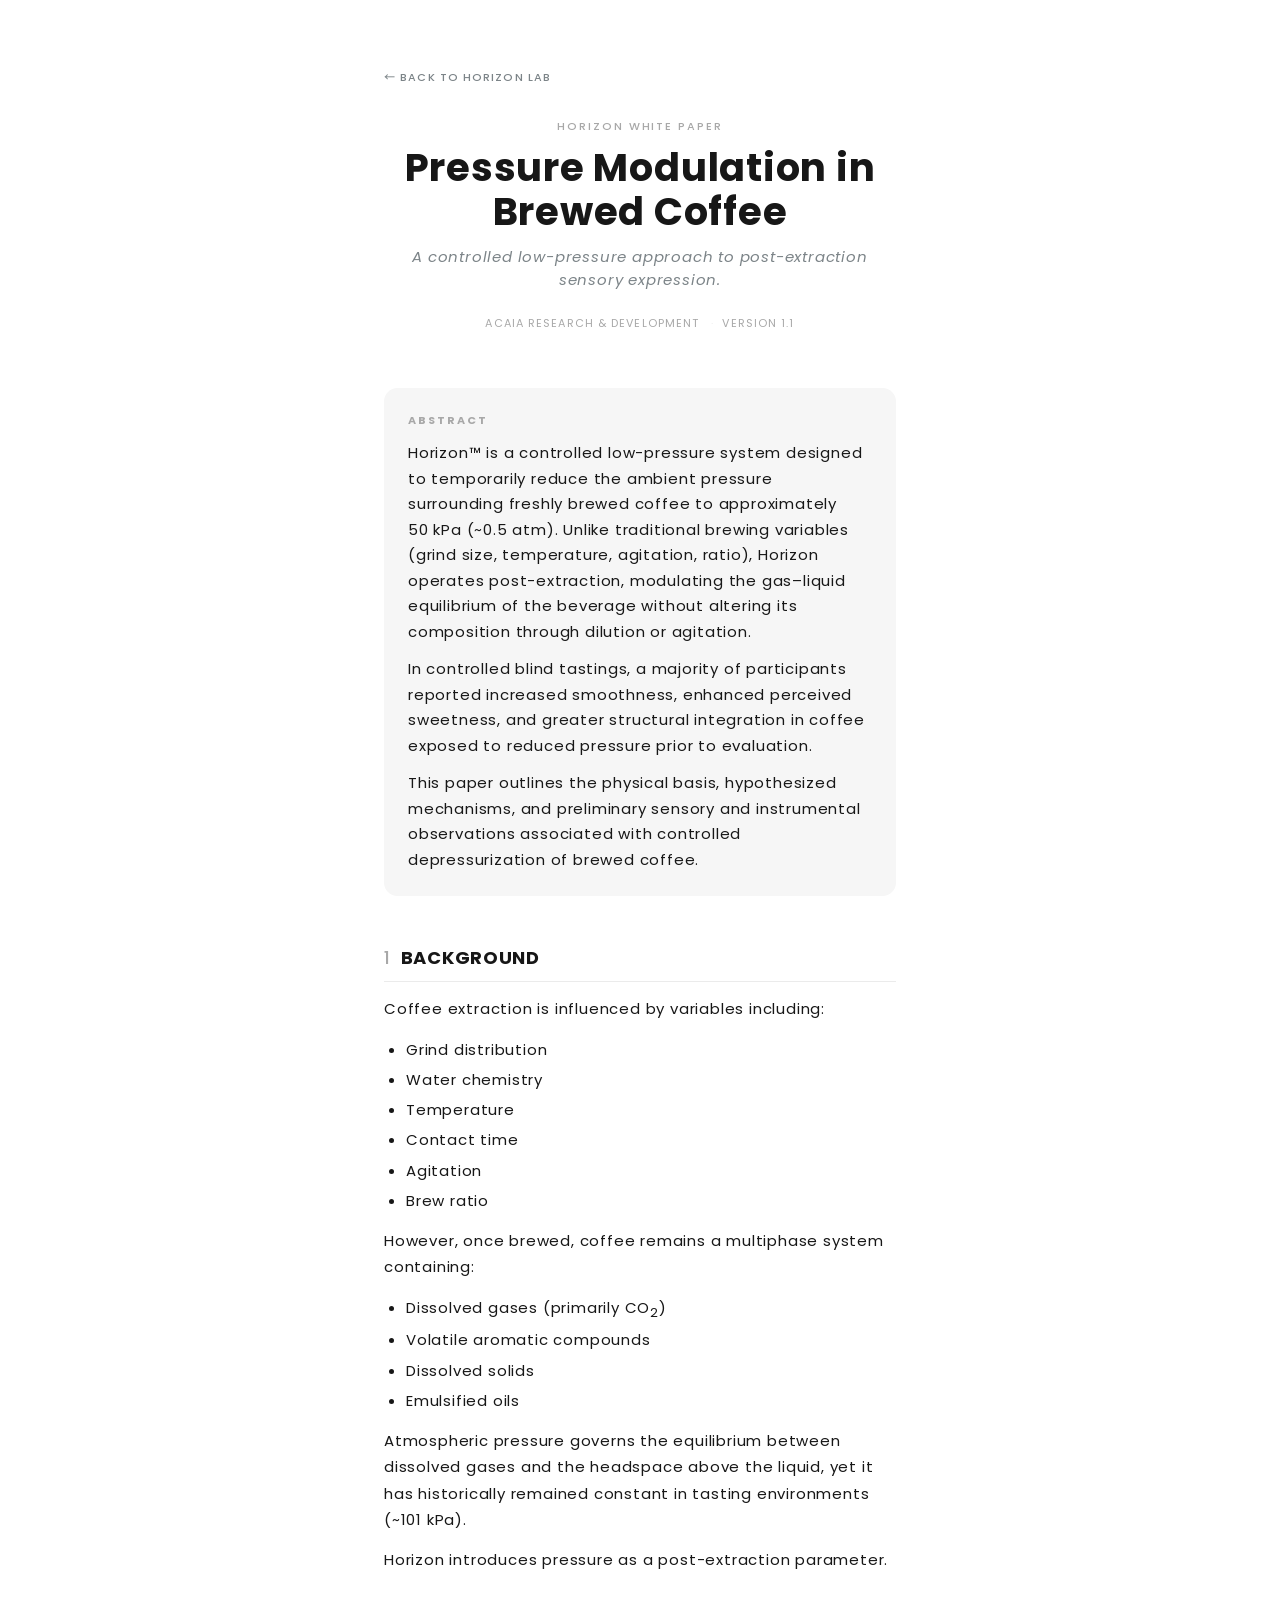
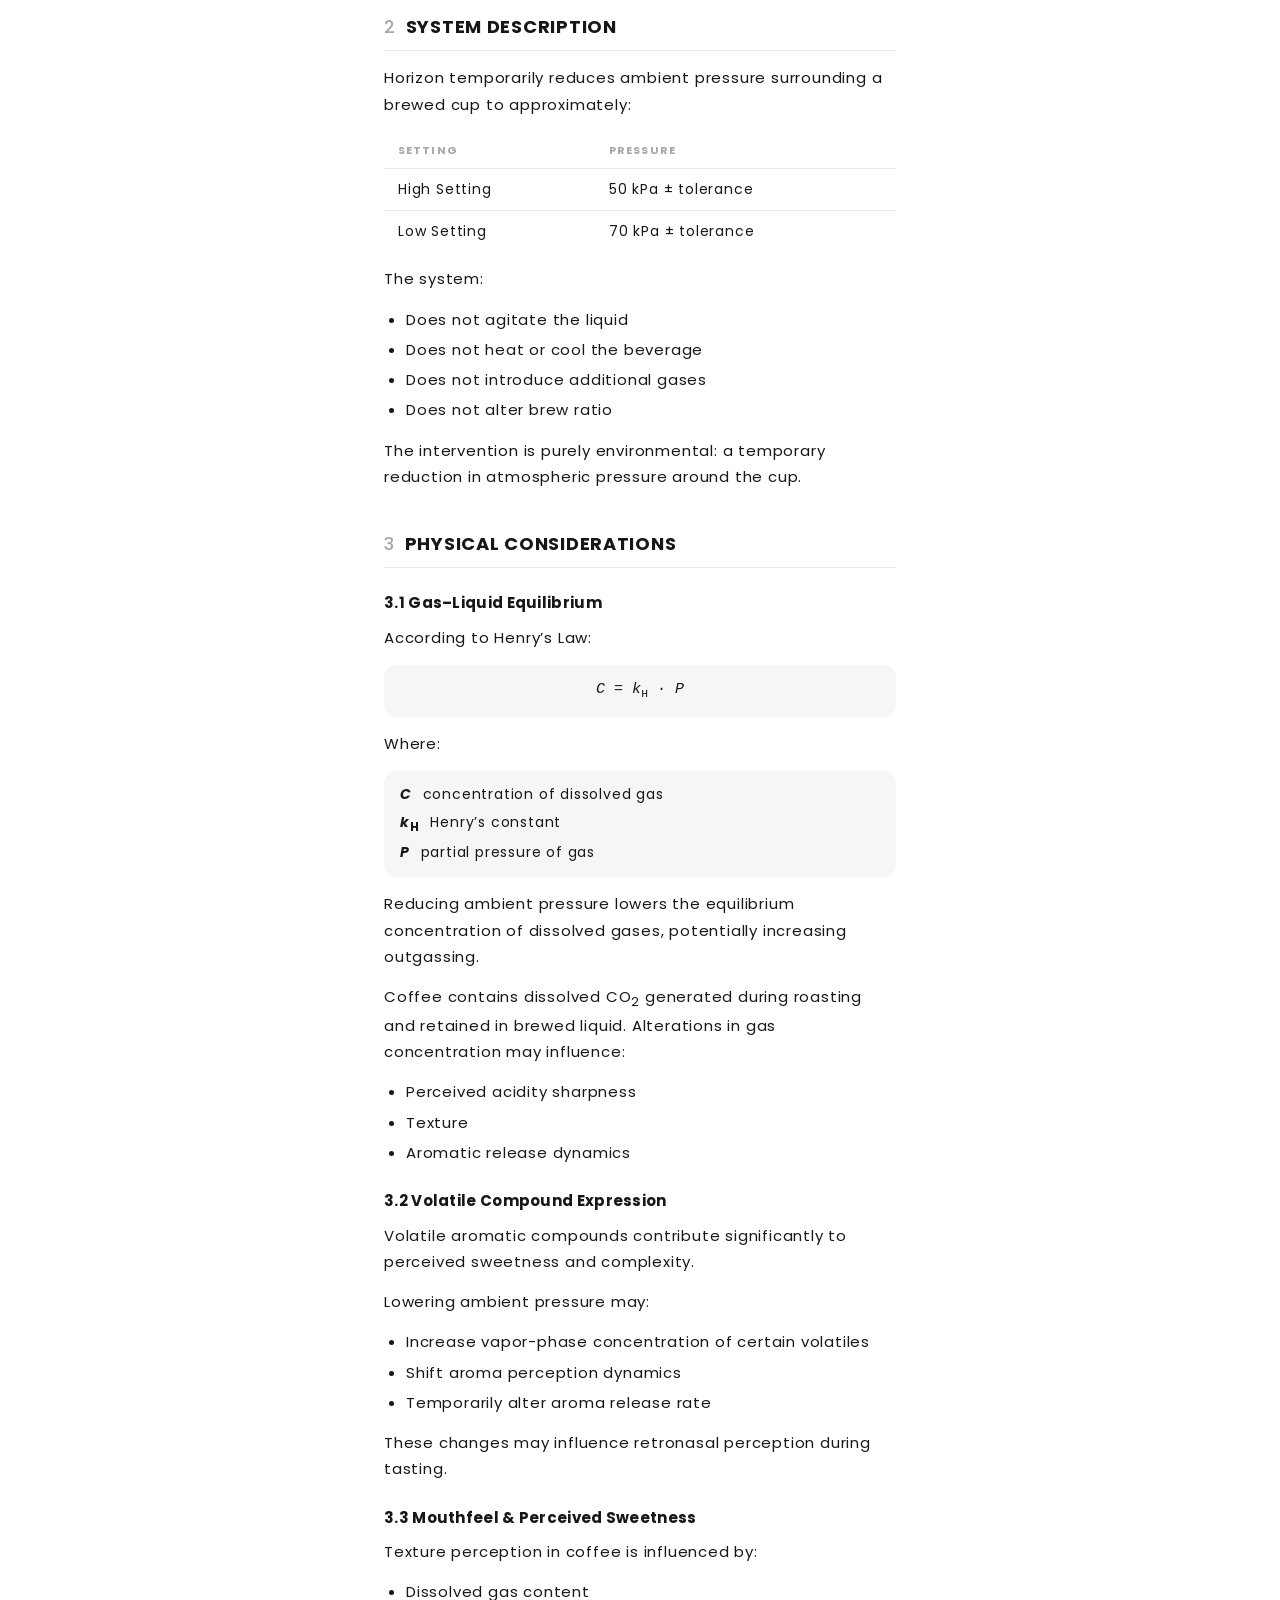
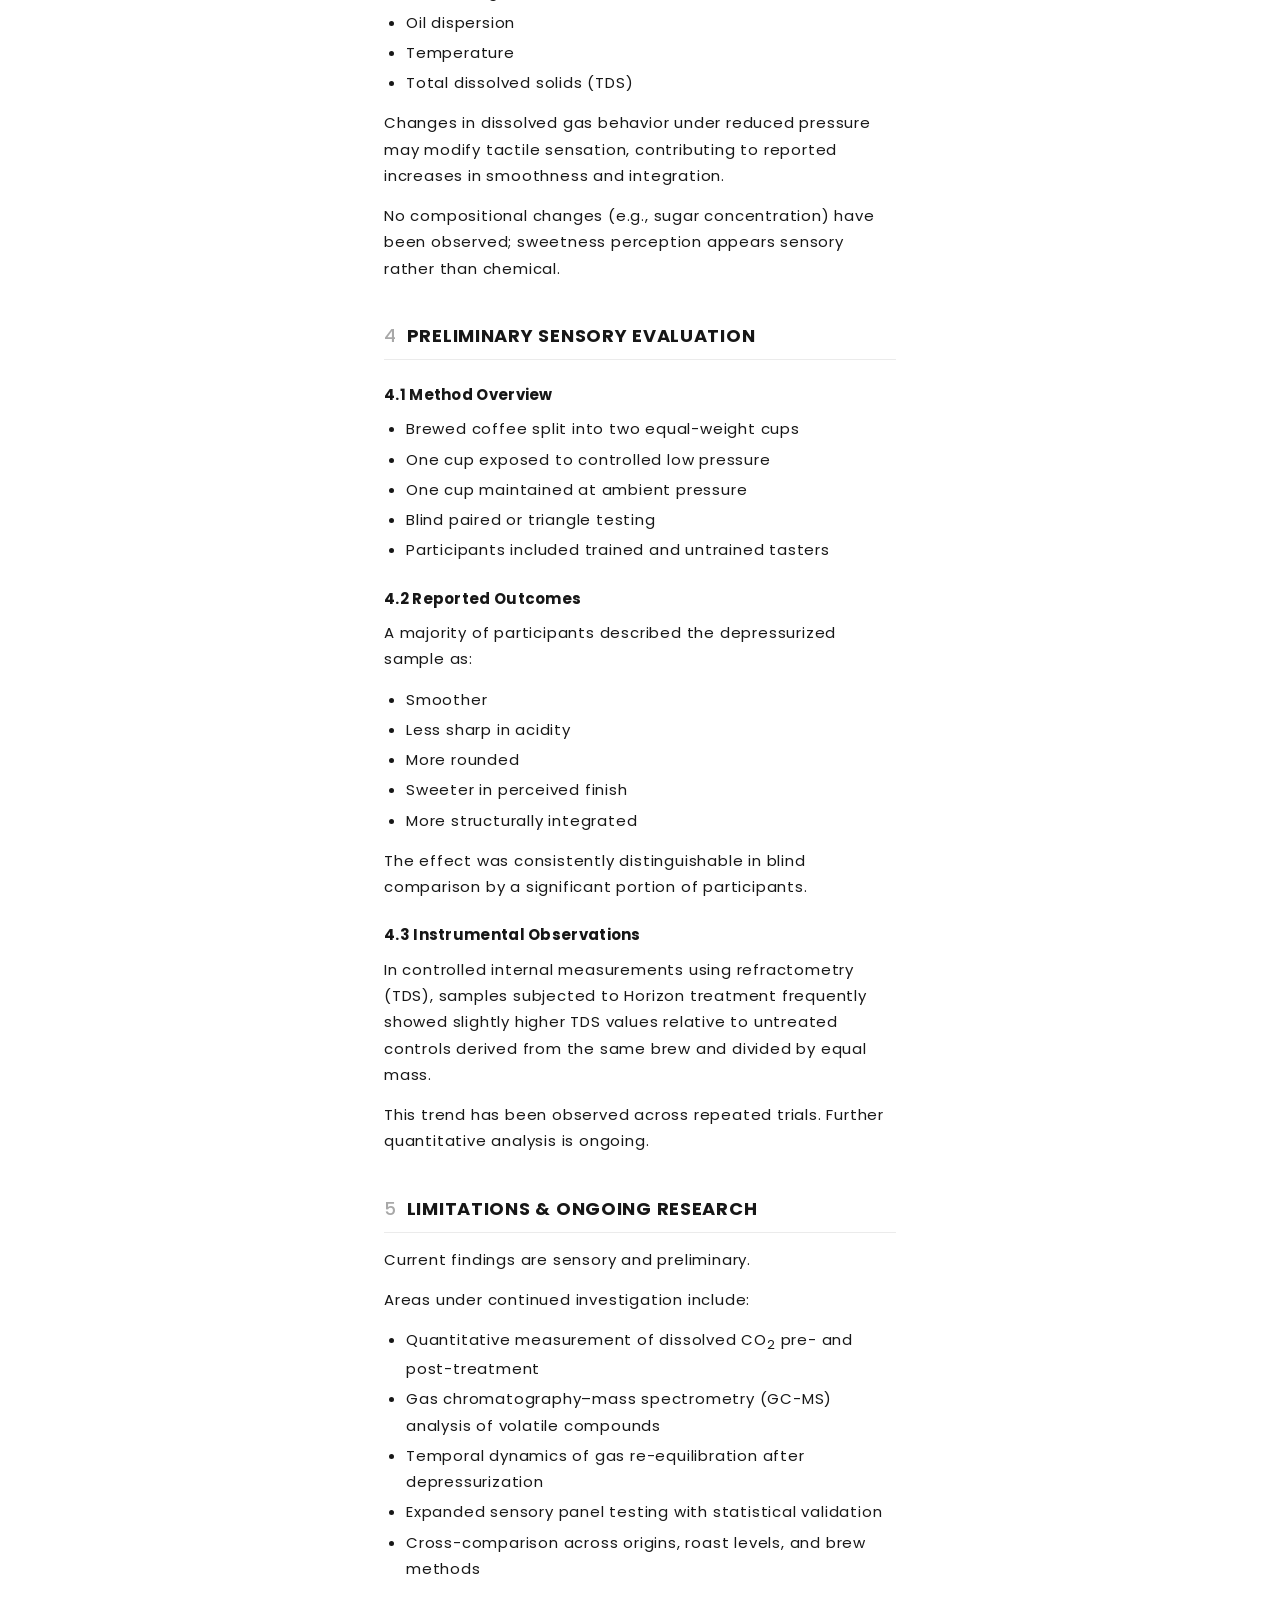
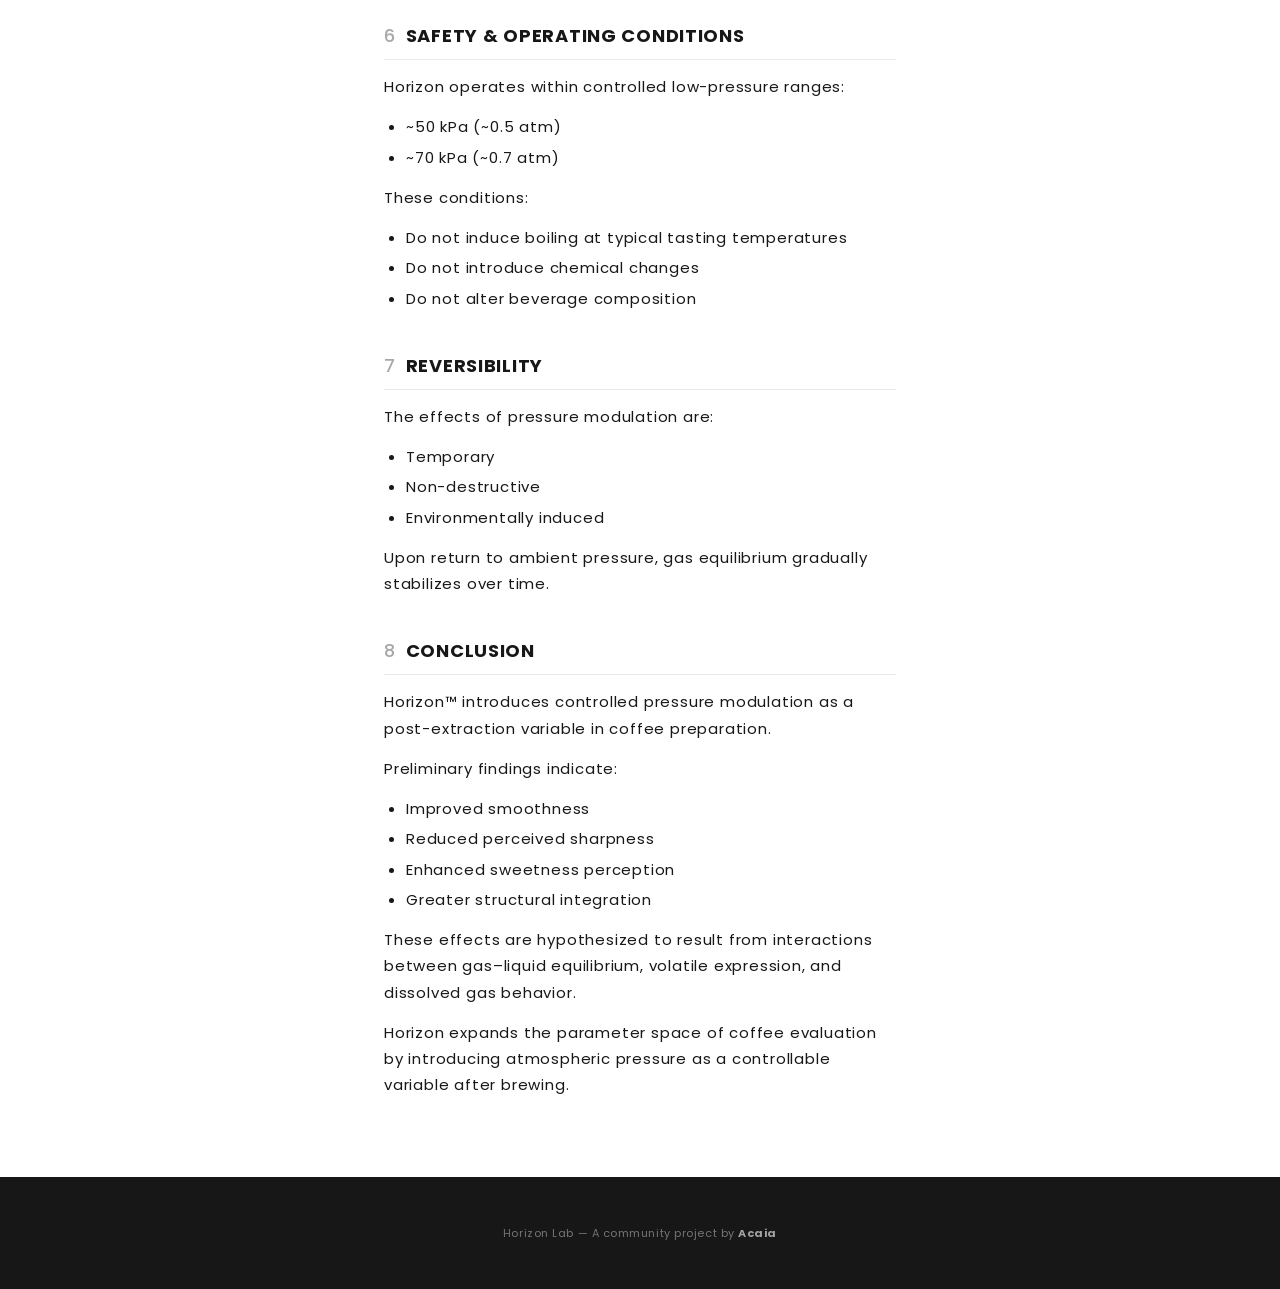
==== whitepaper.html @ 382451da "Add Horizon white paper page New standalone whitepaper.html covering the physical basis, system desc" ====
<!DOCTYPE html>
<html lang="en">
<head>
  <meta charset="UTF-8">
  <meta name="viewport" content="width=device-width, initial-scale=1.0, viewport-fit=cover">
  <title>Horizon White Paper — Horizon Lab</title>
  <meta name="theme-color" content="#ffffff">
  <meta name="description" content="Horizon White Paper: Pressure modulation in brewed coffee. A controlled low-pressure approach to post-extraction sensory expression.">
  <link rel="preconnect" href="https://fonts.googleapis.com">
  <link rel="preconnect" href="https://fonts.gstatic.com" crossorigin>
  <link href="https://fonts.googleapis.com/css2?family=Poppins:ital,wght@0,400;0,500;0,700;1,400&family=Noto+Sans+TC:wght@400;500;700&family=Noto+Sans+SC:wght@400;500;700&family=Noto+Sans+JP:wght@400;500;700&family=Noto+Sans+KR:wght@400;500;700&display=swap" rel="stylesheet">
  <link rel="stylesheet" href="style.css?v=8">
  <style>
    /* ===== White paper prose ===== */
    .wp-section { opacity: 1; transform: none; }

    .wp-back {
      display: inline-flex;
      align-items: center;
      gap: 6px;
      font-size: 0.6875rem;
      font-weight: 500;
      letter-spacing: 0.1em;
      text-transform: uppercase;
      color: var(--text-secondary);
      text-decoration: none;
      margin-bottom: 32px;
      transition: color var(--ease-fast);
    }
    .wp-back:hover { color: var(--black); }

    .wp-eyebrow {
      font-size: 0.6875rem;
      font-weight: 500;
      letter-spacing: 0.18em;
      text-transform: uppercase;
      color: var(--text-muted);
      text-align: center;
      margin-bottom: 12px;
    }

    .wp-title {
      font-size: clamp(1.6rem, 5.5vw, 2.4rem);
      font-weight: 700;
      letter-spacing: 0.02em;
      line-height: 1.15;
      color: var(--black);
      text-align: center;
      margin-bottom: 12px;
    }

    .wp-subtitle {
      font-size: 0.9375rem;
      font-weight: 400;
      font-style: italic;
      color: var(--text-secondary);
      text-align: center;
      line-height: 1.5;
      margin-bottom: 24px;
      max-width: 480px;
      margin-left: auto;
      margin-right: auto;
    }

    .wp-meta {
      font-size: 0.6875rem;
      letter-spacing: 0.1em;
      text-transform: uppercase;
      color: var(--text-muted);
      text-align: center;
      margin-bottom: 56px;
    }
    .wp-meta span + span::before { content: '·'; margin: 0 8px; color: var(--border); }

    .wp-abstract {
      background: var(--bg-card);
      border-radius: var(--radius);
      padding: 24px;
      margin-bottom: 48px;
    }
    .wp-abstract h2 {
      font-size: 0.6875rem;
      font-weight: 700;
      letter-spacing: 0.18em;
      text-transform: uppercase;
      color: var(--text-muted);
      margin-bottom: 12px;
    }
    .wp-abstract p {
      font-size: 0.9375rem;
      line-height: 1.7;
      color: var(--text);
      margin-bottom: 12px;
    }
    .wp-abstract p:last-child { margin-bottom: 0; }

    .wp-h2 {
      font-size: 1.125rem;
      font-weight: 700;
      letter-spacing: 0.04em;
      text-transform: uppercase;
      color: var(--black);
      margin-top: 40px;
      margin-bottom: 14px;
      padding-bottom: 10px;
      border-bottom: 1px solid var(--border);
    }
    .wp-h2 .wp-num {
      color: var(--text-muted);
      font-weight: 500;
      margin-right: 10px;
    }

    .wp-h3 {
      font-size: 0.9375rem;
      font-weight: 700;
      letter-spacing: 0.02em;
      color: var(--black);
      margin-top: 24px;
      margin-bottom: 10px;
    }

    .wp-p {
      font-size: 0.9375rem;
      line-height: 1.75;
      color: var(--text);
      margin-bottom: 14px;
    }

    .wp-ul, .wp-ol {
      font-size: 0.9375rem;
      line-height: 1.75;
      color: var(--text);
      margin: 0 0 14px 22px;
    }
    .wp-ul li, .wp-ol li { margin-bottom: 4px; }

    .wp-formula {
      background: var(--bg-card);
      border-radius: var(--radius-sm);
      padding: 14px 18px;
      margin: 14px 0;
      font-family: 'Courier New', Courier, monospace;
      font-size: 0.9375rem;
      text-align: center;
      letter-spacing: 0;
    }
    .wp-formula em { font-style: italic; }
    .wp-formula sub { font-size: 0.75em; }

    .wp-defs {
      list-style: none;
      margin: 0 0 14px 0;
      padding: 12px 16px;
      background: var(--bg-card);
      border-radius: var(--radius-sm);
      font-size: 0.875rem;
      line-height: 1.7;
    }
    .wp-defs li { margin-bottom: 4px; }
    .wp-defs li:last-child { margin-bottom: 0; }
    .wp-defs strong { font-weight: 700; margin-right: 6px; }

    .wp-table {
      width: 100%;
      border-collapse: collapse;
      margin: 14px 0;
      font-size: 0.875rem;
    }
    .wp-table th, .wp-table td {
      padding: 10px 14px;
      text-align: left;
      border-bottom: 1px solid var(--border);
    }
    .wp-table th {
      font-size: 0.6875rem;
      font-weight: 700;
      letter-spacing: 0.1em;
      text-transform: uppercase;
      color: var(--text-muted);
    }
    .wp-table tr:last-child td { border-bottom: none; }

    .wp-callout {
      font-size: 0.8125rem;
      color: var(--text-secondary);
      font-style: italic;
      line-height: 1.6;
      padding: 14px 16px;
      border-left: 2px solid var(--border);
      margin: 18px 0;
    }
  </style>
</head>
<body>

  <article class="section wp-section">
    <a class="wp-back" href="index.html">&larr; Back to Horizon Lab</a>

    <p class="wp-eyebrow">Horizon White Paper</p>
    <h1 class="wp-title">Pressure Modulation in Brewed Coffee</h1>
    <p class="wp-subtitle">A controlled low-pressure approach to post-extraction sensory expression.</p>
    <p class="wp-meta">
      <span>Acaia Research &amp; Development</span>
      <span>Version 1.1</span>
    </p>

    <div class="wp-abstract">
      <h2>Abstract</h2>
      <p>Horizon&trade; is a controlled low-pressure system designed to temporarily reduce the ambient pressure surrounding freshly brewed coffee to approximately 50&nbsp;kPa (~0.5&nbsp;atm). Unlike traditional brewing variables (grind size, temperature, agitation, ratio), Horizon operates post-extraction, modulating the gas&ndash;liquid equilibrium of the beverage without altering its composition through dilution or agitation.</p>
      <p>In controlled blind tastings, a majority of participants reported increased smoothness, enhanced perceived sweetness, and greater structural integration in coffee exposed to reduced pressure prior to evaluation.</p>
      <p>This paper outlines the physical basis, hypothesized mechanisms, and preliminary sensory and instrumental observations associated with controlled depressurization of brewed coffee.</p>
    </div>

    <h2 class="wp-h2"><span class="wp-num">1</span>Background</h2>
    <p class="wp-p">Coffee extraction is influenced by variables including:</p>
    <ul class="wp-ul">
      <li>Grind distribution</li>
      <li>Water chemistry</li>
      <li>Temperature</li>
      <li>Contact time</li>
      <li>Agitation</li>
      <li>Brew ratio</li>
    </ul>
    <p class="wp-p">However, once brewed, coffee remains a multiphase system containing:</p>
    <ul class="wp-ul">
      <li>Dissolved gases (primarily CO<sub>2</sub>)</li>
      <li>Volatile aromatic compounds</li>
      <li>Dissolved solids</li>
      <li>Emulsified oils</li>
    </ul>
    <p class="wp-p">Atmospheric pressure governs the equilibrium between dissolved gases and the headspace above the liquid, yet it has historically remained constant in tasting environments (~101&nbsp;kPa).</p>
    <p class="wp-p">Horizon introduces pressure as a post-extraction parameter.</p>

    <h2 class="wp-h2"><span class="wp-num">2</span>System Description</h2>
    <p class="wp-p">Horizon temporarily reduces ambient pressure surrounding a brewed cup to approximately:</p>
    <table class="wp-table">
      <thead>
        <tr><th>Setting</th><th>Pressure</th></tr>
      </thead>
      <tbody>
        <tr><td>High Setting</td><td>50&nbsp;kPa &plusmn; tolerance</td></tr>
        <tr><td>Low Setting</td><td>70&nbsp;kPa &plusmn; tolerance</td></tr>
      </tbody>
    </table>
    <p class="wp-p">The system:</p>
    <ul class="wp-ul">
      <li>Does not agitate the liquid</li>
      <li>Does not heat or cool the beverage</li>
      <li>Does not introduce additional gases</li>
      <li>Does not alter brew ratio</li>
    </ul>
    <p class="wp-p">The intervention is purely environmental: a temporary reduction in atmospheric pressure around the cup.</p>

    <h2 class="wp-h2"><span class="wp-num">3</span>Physical Considerations</h2>

    <h3 class="wp-h3">3.1 Gas&ndash;Liquid Equilibrium</h3>
    <p class="wp-p">According to Henry&rsquo;s Law:</p>
    <div class="wp-formula"><em>C</em> = <em>k</em><sub>H</sub> &middot; <em>P</em></div>
    <p class="wp-p">Where:</p>
    <ul class="wp-defs">
      <li><strong><em>C</em></strong> concentration of dissolved gas</li>
      <li><strong><em>k</em><sub>H</sub></strong> Henry&rsquo;s constant</li>
      <li><strong><em>P</em></strong> partial pressure of gas</li>
    </ul>
    <p class="wp-p">Reducing ambient pressure lowers the equilibrium concentration of dissolved gases, potentially increasing outgassing.</p>
    <p class="wp-p">Coffee contains dissolved CO<sub>2</sub> generated during roasting and retained in brewed liquid. Alterations in gas concentration may influence:</p>
    <ul class="wp-ul">
      <li>Perceived acidity sharpness</li>
      <li>Texture</li>
      <li>Aromatic release dynamics</li>
    </ul>

    <h3 class="wp-h3">3.2 Volatile Compound Expression</h3>
    <p class="wp-p">Volatile aromatic compounds contribute significantly to perceived sweetness and complexity.</p>
    <p class="wp-p">Lowering ambient pressure may:</p>
    <ul class="wp-ul">
      <li>Increase vapor-phase concentration of certain volatiles</li>
      <li>Shift aroma perception dynamics</li>
      <li>Temporarily alter aroma release rate</li>
    </ul>
    <p class="wp-p">These changes may influence retronasal perception during tasting.</p>

    <h3 class="wp-h3">3.3 Mouthfeel &amp; Perceived Sweetness</h3>
    <p class="wp-p">Texture perception in coffee is influenced by:</p>
    <ul class="wp-ul">
      <li>Dissolved gas content</li>
      <li>Oil dispersion</li>
      <li>Temperature</li>
      <li>Total dissolved solids (TDS)</li>
    </ul>
    <p class="wp-p">Changes in dissolved gas behavior under reduced pressure may modify tactile sensation, contributing to reported increases in smoothness and integration.</p>
    <p class="wp-p">No compositional changes (e.g., sugar concentration) have been observed; sweetness perception appears sensory rather than chemical.</p>

    <h2 class="wp-h2"><span class="wp-num">4</span>Preliminary Sensory Evaluation</h2>

    <h3 class="wp-h3">4.1 Method Overview</h3>
    <ul class="wp-ul">
      <li>Brewed coffee split into two equal-weight cups</li>
      <li>One cup exposed to controlled low pressure</li>
      <li>One cup maintained at ambient pressure</li>
      <li>Blind paired or triangle testing</li>
      <li>Participants included trained and untrained tasters</li>
    </ul>

    <h3 class="wp-h3">4.2 Reported Outcomes</h3>
    <p class="wp-p">A majority of participants described the depressurized sample as:</p>
    <ul class="wp-ul">
      <li>Smoother</li>
      <li>Less sharp in acidity</li>
      <li>More rounded</li>
      <li>Sweeter in perceived finish</li>
      <li>More structurally integrated</li>
    </ul>
    <p class="wp-p">The effect was consistently distinguishable in blind comparison by a significant portion of participants.</p>

    <h3 class="wp-h3">4.3 Instrumental Observations</h3>
    <p class="wp-p">In controlled internal measurements using refractometry (TDS), samples subjected to Horizon treatment frequently showed slightly higher TDS values relative to untreated controls derived from the same brew and divided by equal mass.</p>
    <p class="wp-p">This trend has been observed across repeated trials. Further quantitative analysis is ongoing.</p>

    <h2 class="wp-h2"><span class="wp-num">5</span>Limitations &amp; Ongoing Research</h2>
    <p class="wp-p">Current findings are sensory and preliminary.</p>
    <p class="wp-p">Areas under continued investigation include:</p>
    <ul class="wp-ul">
      <li>Quantitative measurement of dissolved CO<sub>2</sub> pre- and post-treatment</li>
      <li>Gas chromatography&ndash;mass spectrometry (GC-MS) analysis of volatile compounds</li>
      <li>Temporal dynamics of gas re-equilibration after depressurization</li>
      <li>Expanded sensory panel testing with statistical validation</li>
      <li>Cross-comparison across origins, roast levels, and brew methods</li>
    </ul>

    <h2 class="wp-h2"><span class="wp-num">6</span>Safety &amp; Operating Conditions</h2>
    <p class="wp-p">Horizon operates within controlled low-pressure ranges:</p>
    <ul class="wp-ul">
      <li>~50&nbsp;kPa (~0.5&nbsp;atm)</li>
      <li>~70&nbsp;kPa (~0.7&nbsp;atm)</li>
    </ul>
    <p class="wp-p">These conditions:</p>
    <ul class="wp-ul">
      <li>Do not induce boiling at typical tasting temperatures</li>
      <li>Do not introduce chemical changes</li>
      <li>Do not alter beverage composition</li>
    </ul>

    <h2 class="wp-h2"><span class="wp-num">7</span>Reversibility</h2>
    <p class="wp-p">The effects of pressure modulation are:</p>
    <ul class="wp-ul">
      <li>Temporary</li>
      <li>Non-destructive</li>
      <li>Environmentally induced</li>
    </ul>
    <p class="wp-p">Upon return to ambient pressure, gas equilibrium gradually stabilizes over time.</p>

    <h2 class="wp-h2"><span class="wp-num">8</span>Conclusion</h2>
    <p class="wp-p">Horizon&trade; introduces controlled pressure modulation as a post-extraction variable in coffee preparation.</p>
    <p class="wp-p">Preliminary findings indicate:</p>
    <ul class="wp-ul">
      <li>Improved smoothness</li>
      <li>Reduced perceived sharpness</li>
      <li>Enhanced sweetness perception</li>
      <li>Greater structural integration</li>
    </ul>
    <p class="wp-p">These effects are hypothesized to result from interactions between gas&ndash;liquid equilibrium, volatile expression, and dissolved gas behavior.</p>
    <p class="wp-p">Horizon expands the parameter space of coffee evaluation by introducing atmospheric pressure as a controllable variable after brewing.</p>
  </article>

  <footer class="footer">
    <p class="footer-brand">Horizon Lab &mdash; A community project by <strong><a href="https://acaia.co" target="_blank" rel="noopener">Acaia</a></strong></p>
  </footer>

</body>
</html>
---- style.css ----
/* ===== Horizon Lab — Acaia Design Language ===== */

:root {
  /* Acaia core palette */
  --black: #171717;
  --white: #ffffff;
  --peach: #ffddbf;
  --green: #5cad8e;
  --bg: #ffffff;
  --bg-card: #f6f6f6;
  --bg-card-hover: #ebebeb;
  --bg-footer: #171717;
  --border: #ebebeb;
  --border-focus: #171717;
  --text: #171717;
  --text-secondary: #7c8488;
  --text-muted: #a8a8a8;
  --danger: #be123c;
  --danger-bg: #fff1f2;
  --success: #4d7c0f;
  --success-bg: #f7fee7;

  /* Typography */
  --font: 'Poppins', 'Noto Sans TC', 'Noto Sans SC', 'Noto Sans JP', 'Noto Sans KR', sans-serif;

  /* Spacing & shape */
  --max-w: 560px;
  --radius: clamp(0.625rem, 1.053vw, 1.25rem);
  --radius-sm: 0.75rem;
  --radius-pill: 3.75rem;

  /* Transitions (from Acaia theme) */
  --ease: 0.5s cubic-bezier(0.3, 1, 0.3, 1);
  --ease-fast: 0.3s cubic-bezier(0.7, 0, 0.3, 1);
}

*, *::before, *::after { box-sizing: border-box; margin: 0; padding: 0; }

html {
  scroll-behavior: smooth;
  -webkit-text-size-adjust: 100%;
}

body {
  font-family: var(--font);
  font-weight: 400;
  letter-spacing: 0.05em;
  background: var(--bg);
  color: var(--text);
  line-height: 1.5;
  min-height: 100vh;
  overflow-x: hidden;
  -webkit-font-smoothing: antialiased;
}

/* ===== LANGUAGE SWITCHER ===== */
.lang-switcher {
  position: fixed;
  top: 0;
  left: 50%;
  transform: translateX(-50%);
  z-index: 999;
  display: flex;
  gap: 4px;
  padding: 8px 12px;
  background: rgba(255, 255, 255, 0.92);
  backdrop-filter: blur(10px);
  -webkit-backdrop-filter: blur(10px);
  border-radius: 0 0 12px 12px;
  max-width: 520px;
  width: 100%;
  flex-wrap: wrap;
  justify-content: center;
  border-bottom: 1px solid var(--border);
  border-left: 1px solid var(--border);
  border-right: 1px solid var(--border);
}
.lang-switcher button {
  font-family: var(--font);
  font-size: 0.625rem;
  font-weight: 500;
  letter-spacing: 0.05em;
  padding: 5px 9px;
  border: 1px solid var(--border);
  border-radius: 6px;
  background: var(--white);
  color: var(--text-secondary);
  cursor: pointer;
  transition: all var(--ease-fast);
  white-space: nowrap;
}
.lang-switcher button:hover { border-color: var(--text-muted); color: var(--black); }
.lang-switcher button.active {
  background: var(--black);
  border-color: var(--black);
  color: var(--white);
}

/* ===== HERO ===== */
.hero {
  min-height: 100vh;
  min-height: 100svh;
  display: flex;
  align-items: center;
  justify-content: center;
  text-align: center;
  padding: 84px 24px 48px;
  position: relative;
}

.hero-content { max-width: var(--max-w); }

.hero-title {
  font-family: var(--font);
  font-size: clamp(3rem, 12vw, 5.8rem);
  font-weight: 700;
  letter-spacing: 0.03em;
  text-transform: uppercase;
  line-height: 1;
  color: var(--black);
  margin-bottom: 12px;
}

.hero-tagline {
  font-size: 0.75rem;
  font-weight: 500;
  letter-spacing: 0.15em;
  text-transform: uppercase;
  color: var(--text-secondary);
  margin-bottom: 32px;
}

.hero-desc {
  font-size: 0.8125rem;
  color: var(--text-secondary);
  line-height: 1.7;
  margin-bottom: 36px;
  max-width: 440px;
  margin-left: auto;
  margin-right: auto;
}

.hero-stats {
  display: flex;
  gap: 12px;
  justify-content: center;
  flex-wrap: wrap;
  margin-bottom: 36px;
}

.stat-pill {
  display: flex;
  flex-direction: column;
  align-items: center;
  padding: 14px 24px;
  background: var(--bg-card);
  border-radius: var(--radius-pill);
  min-width: 110px;
}

.stat-num {
  font-size: 1.5rem;
  font-weight: 700;
  color: var(--black);
  letter-spacing: 0;
}

.stat-label {
  font-size: 0.625rem;
  font-weight: 500;
  letter-spacing: 0.1em;
  text-transform: uppercase;
  color: var(--text-muted);
  margin-top: 2px;
}

.hero-cta {
  font-size: clamp(0.875rem, 0.8115rem + 0.1587vw, 1rem);
  padding: clamp(1.125rem, 1.2vw, 1.375rem) clamp(1.625rem, 1.473vw, 1.875rem);
}

/* ===== BUTTONS ===== */
.btn {
  display: inline-flex;
  align-items: center;
  justify-content: center;
  gap: 8px;
  font-family: var(--font);
  font-weight: 500;
  font-size: clamp(0.875rem, 0.8115rem + 0.1587vw, 1rem);
  text-transform: uppercase;
  letter-spacing: 0.03em;
  border: 2px solid transparent;
  border-radius: var(--radius-pill);
  cursor: pointer;
  transition: all var(--ease-fast);
  text-decoration: none;
  white-space: nowrap;
}

.btn-primary {
  background: var(--black);
  color: var(--white);
  padding: clamp(0.75rem, 1vw, 1rem) clamp(1.25rem, 1.4vw, 1.625rem);
  border-color: var(--black);
}
.btn-primary:hover { background: #333; border-color: #333; }
.btn-primary:active { background: #000; }
.btn-primary:disabled {
  opacity: 0.35;
  cursor: not-allowed;
}

.btn-secondary {
  background: var(--white);
  border: 2px solid var(--black);
  color: var(--black);
  padding: clamp(0.75rem, 1vw, 1rem) clamp(1.25rem, 1.4vw, 1.625rem);
}
.btn-secondary:hover { background: #f0f0f0; }

.btn-text {
  background: none;
  border: none;
  color: var(--text-muted);
  font-family: var(--font);
  font-size: 0.6875rem;
  font-weight: 400;
  cursor: pointer;
  text-decoration: underline;
  text-underline-offset: 3px;
  padding: 0;
  text-transform: none;
  letter-spacing: 0.05em;
}
.btn-text:hover { color: var(--black); }

/* ===== SECTIONS ===== */
.section {
  max-width: var(--max-w);
  margin: 0 auto;
  padding: 64px 24px;
}

.section-title {
  font-size: clamp(1.3rem, 4vw, 1.7rem);
  font-weight: 700;
  letter-spacing: 0.03em;
  text-transform: uppercase;
  text-align: center;
  margin-bottom: 8px;
  color: var(--black);
}

.section-subtitle {
  text-align: center;
  font-size: 0.8125rem;
  color: var(--text-secondary);
  margin-bottom: 36px;
  line-height: 1.6;
}

/* ===== CHART CARDS ===== */
.chart-card {
  background: var(--bg-card);
  border-radius: var(--radius);
  padding: 24px;
  margin-bottom: 12px;
}

.chart-title {
  font-size: 0.8125rem;
  font-weight: 700;
  letter-spacing: 0.03em;
  text-transform: uppercase;
  margin-bottom: 4px;
}

.chart-desc {
  font-size: 0.75rem;
  color: var(--text-secondary);
  margin-bottom: 20px;
}

.chart-empty {
  text-align: center;
  padding: 28px 16px;
  color: var(--text-muted);
  font-size: 0.8125rem;
}

/* Horizontal bar chart rows */
.bar-row {
  display: flex;
  align-items: center;
  gap: 10px;
  margin-bottom: 8px;
}

.bar-label {
  flex: 0 0 100px;
  font-size: 0.75rem;
  font-weight: 500;
  color: var(--text-secondary);
  text-align: right;
  overflow: hidden;
  text-overflow: ellipsis;
  white-space: nowrap;
}

.bar-track {
  flex: 1;
  height: 22px;
  background: rgba(23, 23, 23, 0.05);
  border-radius: 4px;
  overflow: hidden;
}

.bar-fill {
  height: 100%;
  background: var(--black);
  border-radius: 4px;
  transition: width 0.7s cubic-bezier(0.3, 1, 0.3, 1);
  min-width: 0;
}

.bar-value {
  flex: 0 0 55px;
  font-size: 0.75rem;
  font-weight: 700;
  color: var(--black);
  text-align: left;
}

.bar-count {
  font-weight: 400;
  color: var(--text-muted);
  font-size: 0.6875rem;
}

/* ===== EXPLORER (filtered dashboard) ===== */
.explorer-filters {
  display: flex;
  flex-direction: column;
  gap: 14px;
  margin-bottom: 18px;
}

.explorer-filter {
  display: flex;
  flex-direction: column;
  gap: 8px;
}

.explorer-filter-label {
  font-size: 0.625rem;
  font-weight: 500;
  letter-spacing: 0.1em;
  text-transform: uppercase;
  color: var(--text-muted);
}

.filter-pills {
  display: flex;
  flex-wrap: wrap;
  gap: 6px;
}

.filter-pill {
  font-family: var(--font);
  font-size: 0.6875rem;
  font-weight: 500;
  letter-spacing: 0.03em;
  padding: 7px 14px;
  background: var(--white);
  border: 1px solid var(--border);
  border-radius: var(--radius-pill);
  color: var(--text-secondary);
  cursor: pointer;
  transition: all var(--ease-fast);
  white-space: nowrap;
}

.filter-pill:hover {
  border-color: var(--text-muted);
  color: var(--black);
}

.filter-pill.active {
  background: var(--black);
  border-color: var(--black);
  color: var(--white);
}

.summary-card { padding: 24px; }

.summary-headline {
  font-size: 0.75rem;
  font-weight: 500;
  letter-spacing: 0.1em;
  text-transform: uppercase;
  color: var(--text-muted);
  text-align: center;
  margin-bottom: 14px;
}

.summary-headline strong {
  font-size: 2rem;
  font-weight: 700;
  color: var(--black);
  letter-spacing: 0;
  display: block;
  line-height: 1.1;
  margin-bottom: 4px;
}

.summary-stats {
  display: flex;
  gap: 10px;
  margin-bottom: 22px;
  justify-content: center;
}

.summary-pill {
  flex: 1;
  background: var(--white);
  border-radius: var(--radius-sm);
  padding: 12px 14px;
  text-align: center;
  border: 1px solid var(--border);
}

.summary-pill-num {
  display: block;
  font-size: 1.125rem;
  font-weight: 700;
  color: var(--black);
  letter-spacing: 0;
  line-height: 1.2;
}

.summary-pill-label {
  display: block;
  font-size: 0.625rem;
  font-weight: 500;
  letter-spacing: 0.05em;
  text-transform: uppercase;
  color: var(--text-muted);
  margin-top: 4px;
}

.summary-flavors-title {
  font-size: 0.75rem;
  font-weight: 700;
  letter-spacing: 0.05em;
  text-transform: uppercase;
  color: var(--black);
  margin-bottom: 12px;
}

.summary-flavors .bar-fill { background: var(--green); }

/* Divergent flavor bars (less ← center → more) */
.divergent-row {
  display: grid;
  grid-template-columns: 80px 1fr 80px;
  align-items: center;
  gap: 8px;
  margin-bottom: 8px;
}

.divergent-label {
  font-size: 0.75rem;
  font-weight: 500;
  color: var(--text-secondary);
  text-align: right;
  overflow: hidden;
  text-overflow: ellipsis;
  white-space: nowrap;
}

.divergent-track {
  position: relative;
  display: grid;
  grid-template-columns: 1fr 1fr;
  height: 22px;
  background: rgba(23, 23, 23, 0.05);
  border-radius: 4px;
  overflow: hidden;
}

.divergent-track::before {
  content: '';
  position: absolute;
  left: 50%;
  top: 0;
  bottom: 0;
  width: 1px;
  background: rgba(23, 23, 23, 0.18);
  z-index: 1;
}

.divergent-half {
  position: relative;
  height: 100%;
}

.divergent-fill {
  position: absolute;
  top: 0;
  bottom: 0;
  background: var(--black);
  transition: width 0.7s cubic-bezier(0.3, 1, 0.3, 1);
}

.divergent-half-less .divergent-fill {
  right: 0;
  background: var(--danger);
}

.divergent-half-more .divergent-fill {
  left: 0;
  background: var(--green);
}

.divergent-stats {
  display: flex;
  gap: 6px;
  justify-content: flex-start;
  font-size: 0.6875rem;
  font-weight: 500;
}

.divergent-less-stat { color: var(--danger); }
.divergent-more-stat { color: var(--green); }
.divergent-sep { color: var(--text-muted); }

/* ===== COMMUNITY VOTE ===== */
.vote-card { padding: 28px 24px; }

.vote-question {
  font-size: 0.9375rem;
  font-weight: 700;
  letter-spacing: 0.03em;
  text-align: center;
  margin-bottom: 22px;
  color: var(--black);
}

.vote-bar { margin-bottom: 16px; }
.vote-bar:last-of-type { margin-bottom: 18px; }

.vote-bar-header {
  display: flex;
  justify-content: space-between;
  align-items: baseline;
  margin-bottom: 6px;
}

.vote-bar-label {
  font-size: 0.8125rem;
  font-weight: 500;
  color: var(--black);
  letter-spacing: 0.02em;
}

.vote-bar-pct {
  font-size: 1.125rem;
  font-weight: 700;
  color: var(--black);
  letter-spacing: 0;
}

.vote-card .bar-track {
  height: 10px;
  background: rgba(23, 23, 23, 0.06);
  border-radius: 5px;
}

.vote-card .bar-fill {
  border-radius: 5px;
  transition: width 1s cubic-bezier(0.3, 1, 0.3, 1);
}

.bar-fill-yes { background: var(--green); }
.bar-fill-no  { background: var(--text-muted); }

.vote-total {
  text-align: center;
  font-size: 0.75rem;
  font-weight: 500;
  color: var(--text-muted);
  letter-spacing: 0.05em;
  text-transform: uppercase;
  margin-top: 14px;
}

/* ===== FORM CARDS ===== */
.form-card {
  background: var(--bg-card);
  border-radius: var(--radius);
  padding: 28px 24px;
  margin-bottom: 12px;
}

.form-card-title {
  font-size: 0.9375rem;
  font-weight: 700;
  letter-spacing: 0.03em;
  text-transform: uppercase;
  margin-bottom: 6px;
}

.form-card-desc {
  font-size: 0.8125rem;
  color: var(--text-secondary);
  margin-bottom: 20px;
}

.verified-badge {
  display: flex;
  align-items: center;
  gap: 8px;
  padding: 10px 16px;
  background: var(--success-bg);
  border-radius: var(--radius-sm);
  font-size: 0.75rem;
  font-weight: 500;
  color: var(--success);
  margin-bottom: 24px;
}

.verified-icon { font-size: 1rem; font-weight: 700; }
.verified-badge .btn-text { margin-left: auto; }

/* ===== FORM FIELDS ===== */
.field { margin-bottom: 24px; }

.field-label {
  display: block;
  font-size: 0.75rem;
  font-weight: 500;
  letter-spacing: 0.05em;
  text-transform: uppercase;
  color: var(--black);
  margin-bottom: 8px;
}

.field-hint {
  font-weight: 400;
  color: var(--text-muted);
  font-size: 0.6875rem;
  text-transform: none;
}

.input {
  width: 100%;
  height: 3.25rem;
  padding: 0 14px;
  font-family: var(--font);
  font-size: 0.8125rem;
  letter-spacing: 0.05em;
  color: var(--text);
  background: var(--white);
  border: 1px solid var(--border);
  border-radius: var(--radius-sm);
  outline: none;
  transition: border-color var(--ease-fast);
  appearance: none;
  -webkit-appearance: none;
}

.input:focus { border-color: var(--black); }

.input::placeholder { color: var(--text-muted); }

select.input {
  cursor: pointer;
  background-image: url("data:image/svg+xml,%3Csvg xmlns='http://www.w3.org/2000/svg' width='12' height='8' fill='%237c8488'%3E%3Cpath d='M1 1l5 5 5-5'/%3E%3C/svg%3E");
  background-repeat: no-repeat;
  background-position: right 14px center;
  padding-right: 36px;
}

.textarea {
  resize: vertical;
  min-height: 80px;
  height: auto;
  padding: 12px 14px;
}

.char-count {
  text-align: right;
  font-size: 0.625rem;
  color: var(--text-muted);
  margin-top: 4px;
}

.input-row { display: flex; gap: 10px; }
.input-row .input { flex: 1; }

.form-hint {
  font-size: 0.75rem;
  margin-top: 8px;
  min-height: 1.2em;
}

.form-hint.error { color: var(--danger); }
.form-hint.success { color: var(--success); }

/* Roast radio cards */
.roast-options { display: flex; gap: 8px; }

.radio-card { flex: 1; cursor: pointer; }
.radio-card input { display: none; }

.radio-label {
  display: block;
  text-align: center;
  padding: 10px 8px;
  font-size: 0.75rem;
  font-weight: 500;
  letter-spacing: 0.05em;
  text-transform: uppercase;
  background: var(--white);
  border: 1px solid var(--border);
  border-radius: var(--radius-sm);
  transition: all var(--ease-fast);
}

.radio-card input:checked + .radio-label {
  background: var(--black);
  border-color: var(--black);
  color: var(--white);
}

.radio-card:hover .radio-label {
  border-color: var(--text-muted);
}

/* Rating scale */
.rating-scale { display: flex; gap: 6px; }

.rating-option { flex: 1; cursor: pointer; text-align: center; }
.rating-option input { display: none; }

.rating-dot {
  display: block;
  width: 32px;
  height: 32px;
  margin: 0 auto 6px;
  border-radius: 50%;
  background: var(--white);
  border: 2px solid var(--border);
  transition: all var(--ease-fast);
}

.rating-option input:checked ~ .rating-dot {
  background: var(--black);
  border-color: var(--black);
}

.rating-option:hover .rating-dot {
  border-color: var(--text-secondary);
}

.rating-text {
  font-size: 0.625rem;
  font-weight: 500;
  color: var(--text-muted);
  line-height: 1.2;
  letter-spacing: 0.03em;
}

.rating-option input:checked ~ .rating-text {
  color: var(--black);
  font-weight: 700;
}

/* Treatment time slider */
.time-slider-wrap { display: flex; align-items: center; gap: 14px; }

.slider {
  flex: 1;
  -webkit-appearance: none;
  appearance: none;
  height: 4px;
  background: var(--border);
  border-radius: 2px;
  outline: none;
}

.slider::-webkit-slider-thumb {
  -webkit-appearance: none;
  width: 22px;
  height: 22px;
  border-radius: 50%;
  background: var(--black);
  cursor: pointer;
  border: 3px solid var(--white);
  box-shadow: 0 0 0 1px var(--border);
}

.slider::-moz-range-thumb {
  width: 22px;
  height: 22px;
  border-radius: 50%;
  background: var(--black);
  cursor: pointer;
  border: 3px solid var(--white);
  box-shadow: 0 0 0 1px var(--border);
}

.time-display {
  font-size: 1.3rem;
  font-weight: 700;
  color: var(--black);
  min-width: 65px;
  text-align: right;
  letter-spacing: 0;
}

.time-ticks {
  display: flex;
  justify-content: space-between;
  font-size: 0.625rem;
  color: var(--text-muted);
  margin-top: 4px;
  padding: 0 2px;
}

.time-manual {
  display: flex;
  align-items: center;
  gap: 8px;
  margin-top: 16px;
  font-size: 0.75rem;
  color: var(--text-secondary);
  letter-spacing: 0.03em;
}

.time-manual-label { white-space: nowrap; }

.time-manual-input {
  width: 88px;
  height: 2.25rem;
  padding: 0 10px;
  font-size: 0.8125rem;
  text-align: right;
}

.time-manual-unit {
  color: var(--text-muted);
  font-size: 0.75rem;
}

/* Flavor chips */
.flavor-chips { display: flex; flex-wrap: wrap; gap: 8px; }

.chip { cursor: pointer; }
.chip input { display: none; }

.chip span {
  display: inline-block;
  padding: 7px 16px;
  font-size: 0.75rem;
  font-weight: 500;
  background: var(--white);
  border: 1px solid var(--border);
  border-radius: var(--radius-pill);
  transition: all var(--ease-fast);
  user-select: none;
}

.chip input:checked + span {
  background: var(--black);
  border-color: var(--black);
  color: var(--white);
}

.chip:hover span { border-color: var(--text-muted); }

/* Direction-aware chip colours */
.flavor-chips-more .chip input:checked + span {
  background: var(--green);
  border-color: var(--green);
}
.flavor-chips-less .chip input:checked + span {
  background: var(--danger);
  border-color: var(--danger);
}

.btn-submit {
  width: 100%;
  padding: clamp(1rem, 1.2vw, 1.25rem);
  margin-top: 8px;
}

/* Success state */
.submit-success { text-align: center; padding: 36px 16px; }

.success-icon {
  width: 56px;
  height: 56px;
  line-height: 56px;
  border-radius: 50%;
  background: var(--success-bg);
  color: var(--success);
  font-size: 1.5rem;
  font-weight: 700;
  margin: 0 auto 16px;
}

.submit-success h3 {
  font-size: 1.0625rem;
  font-weight: 700;
  letter-spacing: 0.03em;
  text-transform: uppercase;
  margin-bottom: 8px;
}

.submit-success p {
  color: var(--text-secondary);
  font-size: 0.8125rem;
  margin-bottom: 28px;
}

/* ===== COMMUNITY FEED ===== */
.feed-list { display: flex; flex-direction: column; gap: 10px; }

.feed-card {
  background: var(--bg-card);
  border-radius: var(--radius);
  padding: 20px;
}

.feed-header {
  display: flex;
  align-items: center;
  justify-content: space-between;
  margin-bottom: 10px;
}

.feed-origin {
  font-weight: 700;
  font-size: 0.8125rem;
  letter-spacing: 0.03em;
  text-transform: uppercase;
}

.feed-rating {
  font-weight: 700;
  font-size: 0.8125rem;
  color: var(--green);
}

.feed-meta { display: flex; flex-wrap: wrap; gap: 6px; margin-bottom: 10px; }

.feed-tag {
  font-size: 0.6875rem;
  font-weight: 500;
  padding: 3px 10px;
  background: rgba(23, 23, 23, 0.05);
  border-radius: var(--radius-pill);
  color: var(--text-secondary);
}

.feed-tag-more { color: var(--green); }
.feed-tag-less { color: var(--danger); }

.feed-note {
  font-size: 0.8125rem;
  color: var(--text-secondary);
  line-height: 1.6;
  font-style: italic;
}

.feed-time {
  font-size: 0.625rem;
  color: var(--text-muted);
  margin-top: 8px;
  letter-spacing: 0.05em;
}

/* ===== COMMENTS ===== */
.comments-list { display: flex; flex-direction: column; gap: 10px; }

.comment-card {
  background: var(--bg-card);
  border-radius: var(--radius);
  padding: 22px 22px 18px;
  border-left: 3px solid var(--green);
}

.comment-text {
  font-size: 0.875rem;
  color: var(--text);
  line-height: 1.65;
  margin-bottom: 14px;
  letter-spacing: 0.02em;
  white-space: pre-wrap;
}

.comment-meta {
  display: flex;
  align-items: center;
  justify-content: space-between;
  gap: 10px;
  flex-wrap: wrap;
}

.comment-byline {
  font-size: 0.75rem;
  font-weight: 700;
  letter-spacing: 0.05em;
  text-transform: uppercase;
  color: var(--black);
}

.comment-date {
  font-size: 0.625rem;
  color: var(--text-muted);
  letter-spacing: 0.05em;
}

/* ===== EXPLORE GAPS ===== */
.gap-grid {
  display: grid;
  grid-template-columns: repeat(auto-fill, minmax(140px, 1fr));
  gap: 8px;
}

.gap-card {
  background: var(--bg-card);
  border-radius: var(--radius);
  padding: 16px;
  text-align: center;
  cursor: pointer;
  transition: all var(--ease-fast);
}

.gap-card:hover { background: var(--bg-card-hover); }

.gap-origin {
  font-weight: 700;
  font-size: 0.75rem;
  letter-spacing: 0.03em;
  text-transform: uppercase;
  margin-bottom: 2px;
}

.gap-method {
  font-size: 0.6875rem;
  color: var(--text-secondary);
  margin-bottom: 8px;
}

.gap-count {
  font-size: 0.625rem;
  font-weight: 500;
  color: var(--text-muted);
  text-transform: uppercase;
  letter-spacing: 0.05em;
}

/* ===== FOOTER ===== */
.footer {
  text-align: center;
  padding: 48px 24px;
  background: var(--bg-footer);
  color: var(--white);
}

.footer-social { margin-bottom: 14px; }
.footer-social a { color: rgba(255,255,255,0.5); transition: color var(--ease-fast); }
.footer-social a:hover { color: var(--white); }

.footer-brand {
  font-size: 0.6875rem;
  color: rgba(255,255,255,0.4);
  letter-spacing: 0.05em;
}

.footer-brand a {
  color: rgba(255,255,255,0.6);
  text-decoration: none;
}
.footer-brand a:hover { color: var(--white); }

.footer-links {
  margin-top: 12px;
  font-size: 0.6875rem;
  letter-spacing: 0.1em;
  text-transform: uppercase;
}
.footer-links a {
  color: rgba(255,255,255,0.5);
  text-decoration: none;
  transition: color var(--ease-fast);
}
.footer-links a:hover { color: var(--white); }

/* ===== SCROLL FADE ===== */
.section {
  opacity: 0;
  transform: translateY(16px);
  transition: opacity 0.7s cubic-bezier(0.7, 0, 0.3, 1), transform 0.7s cubic-bezier(0.7, 0, 0.3, 1);
}

.section.fade-in { opacity: 1; transform: translateY(0); }

.hero { opacity: 1; transform: none; }

/* ===== RESPONSIVE ===== */
@media (max-width: 420px) {
  .rating-scale { gap: 2px; }
  .rating-dot { width: 26px; height: 26px; }
  .rating-text { font-size: 0.56rem; }
  .bar-label { flex: 0 0 70px; font-size: 0.6875rem; }
  .roast-options { gap: 6px; }
  .stat-pill { min-width: 90px; padding: 10px 16px; }
  .stat-num { font-size: 1.2rem; }
  .hero-title { font-size: clamp(2.5rem, 14vw, 4rem); }
}
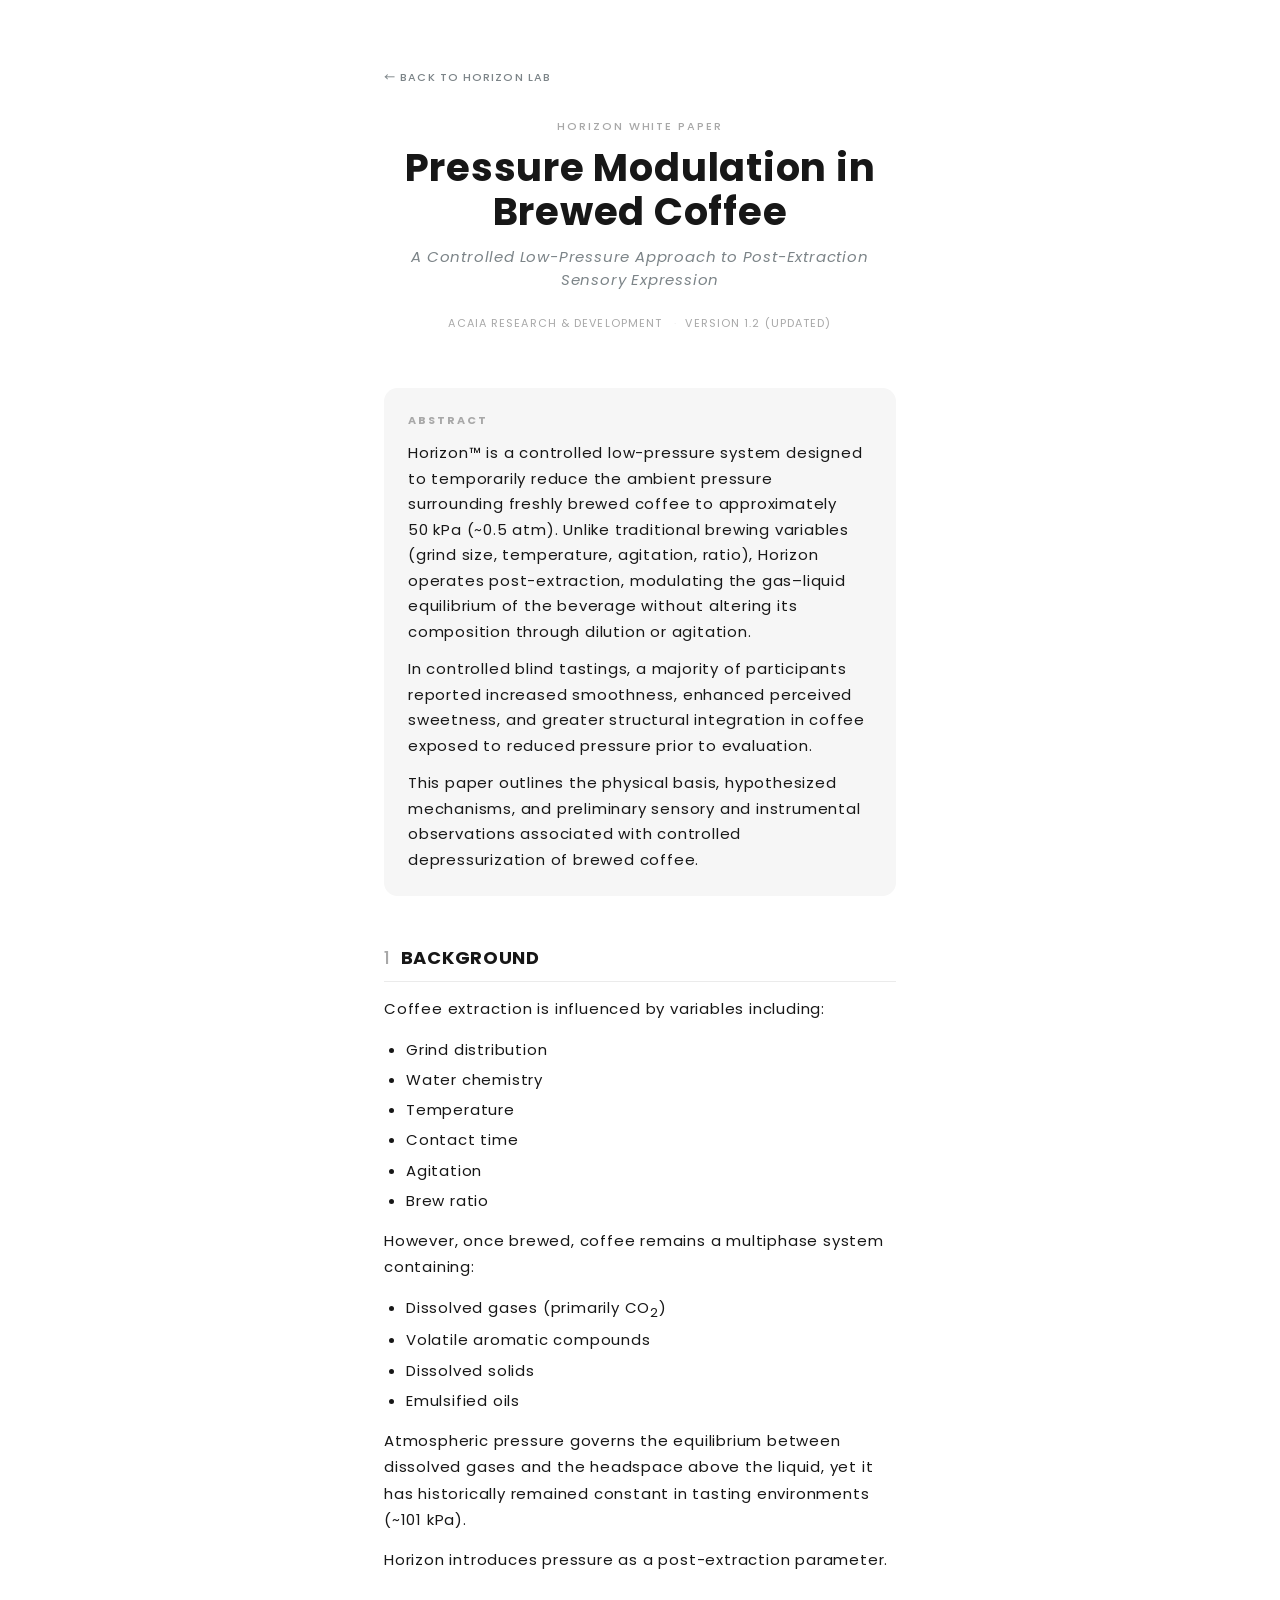
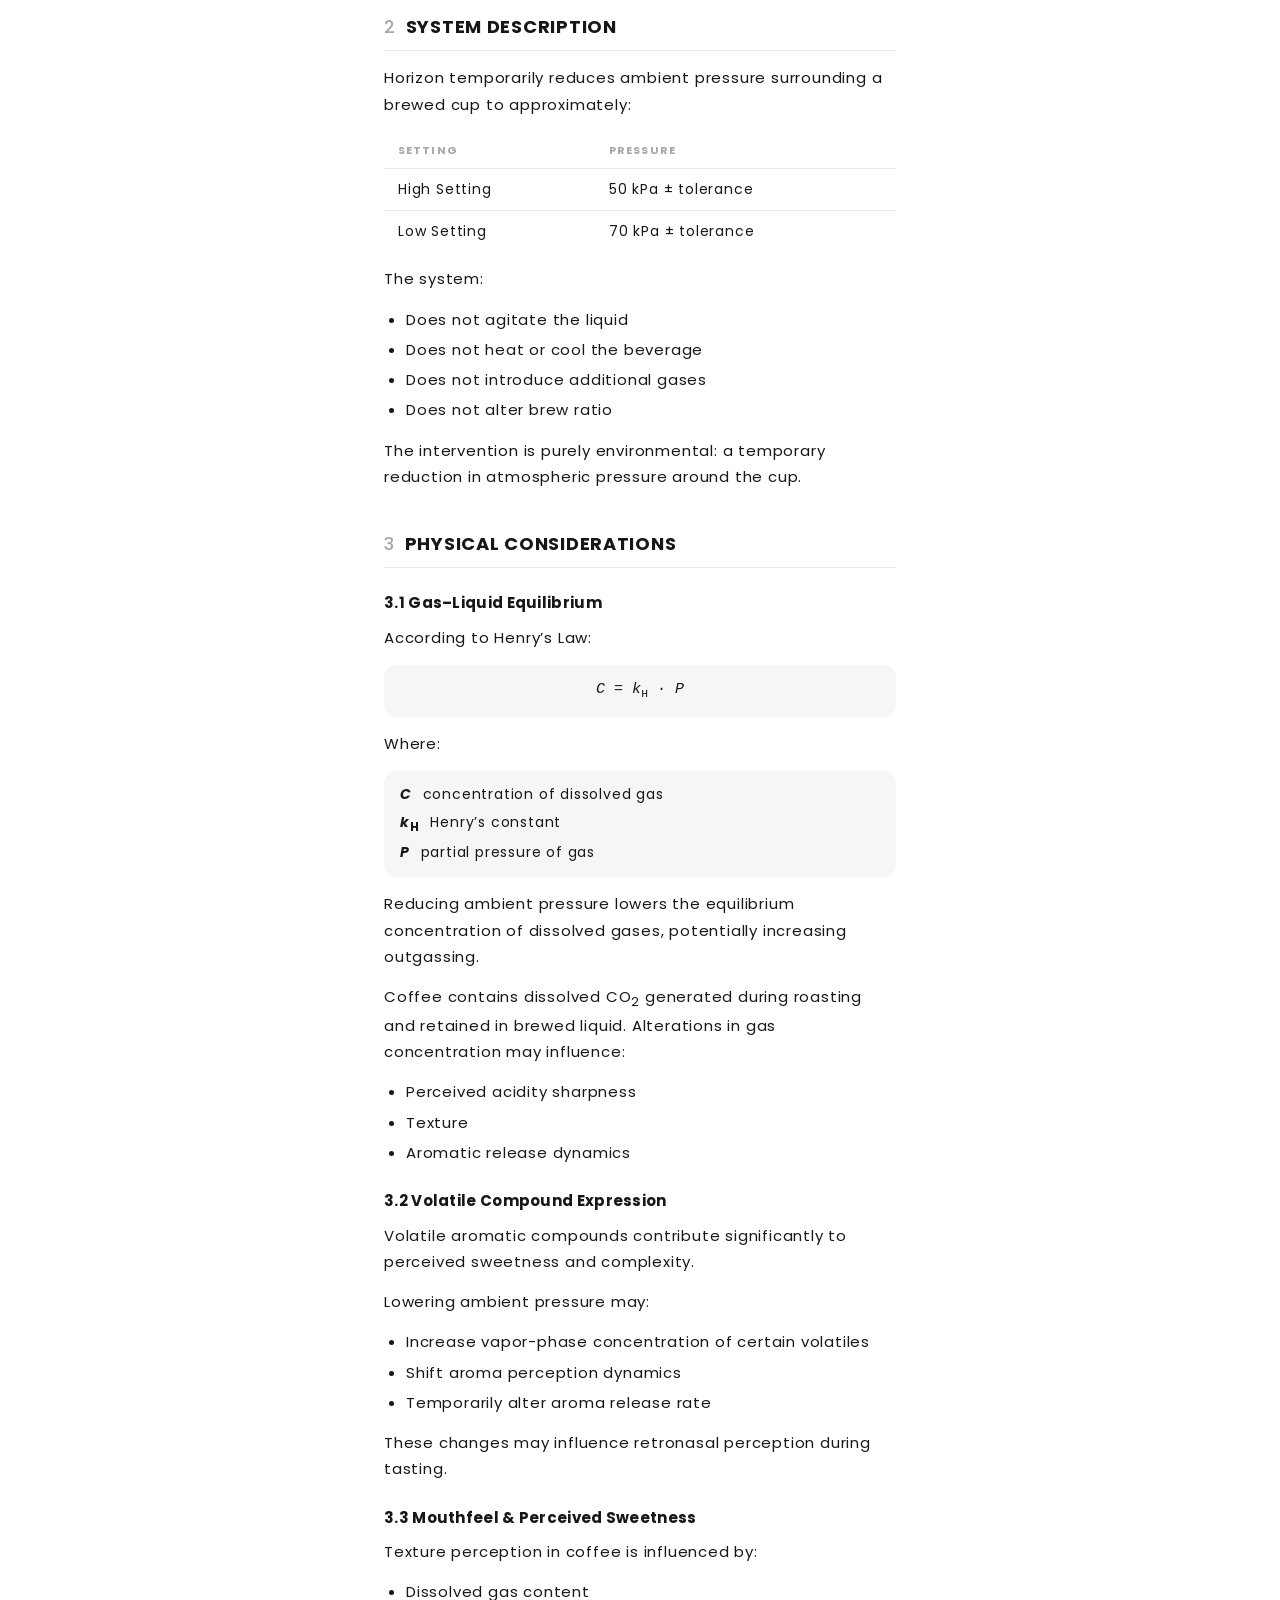
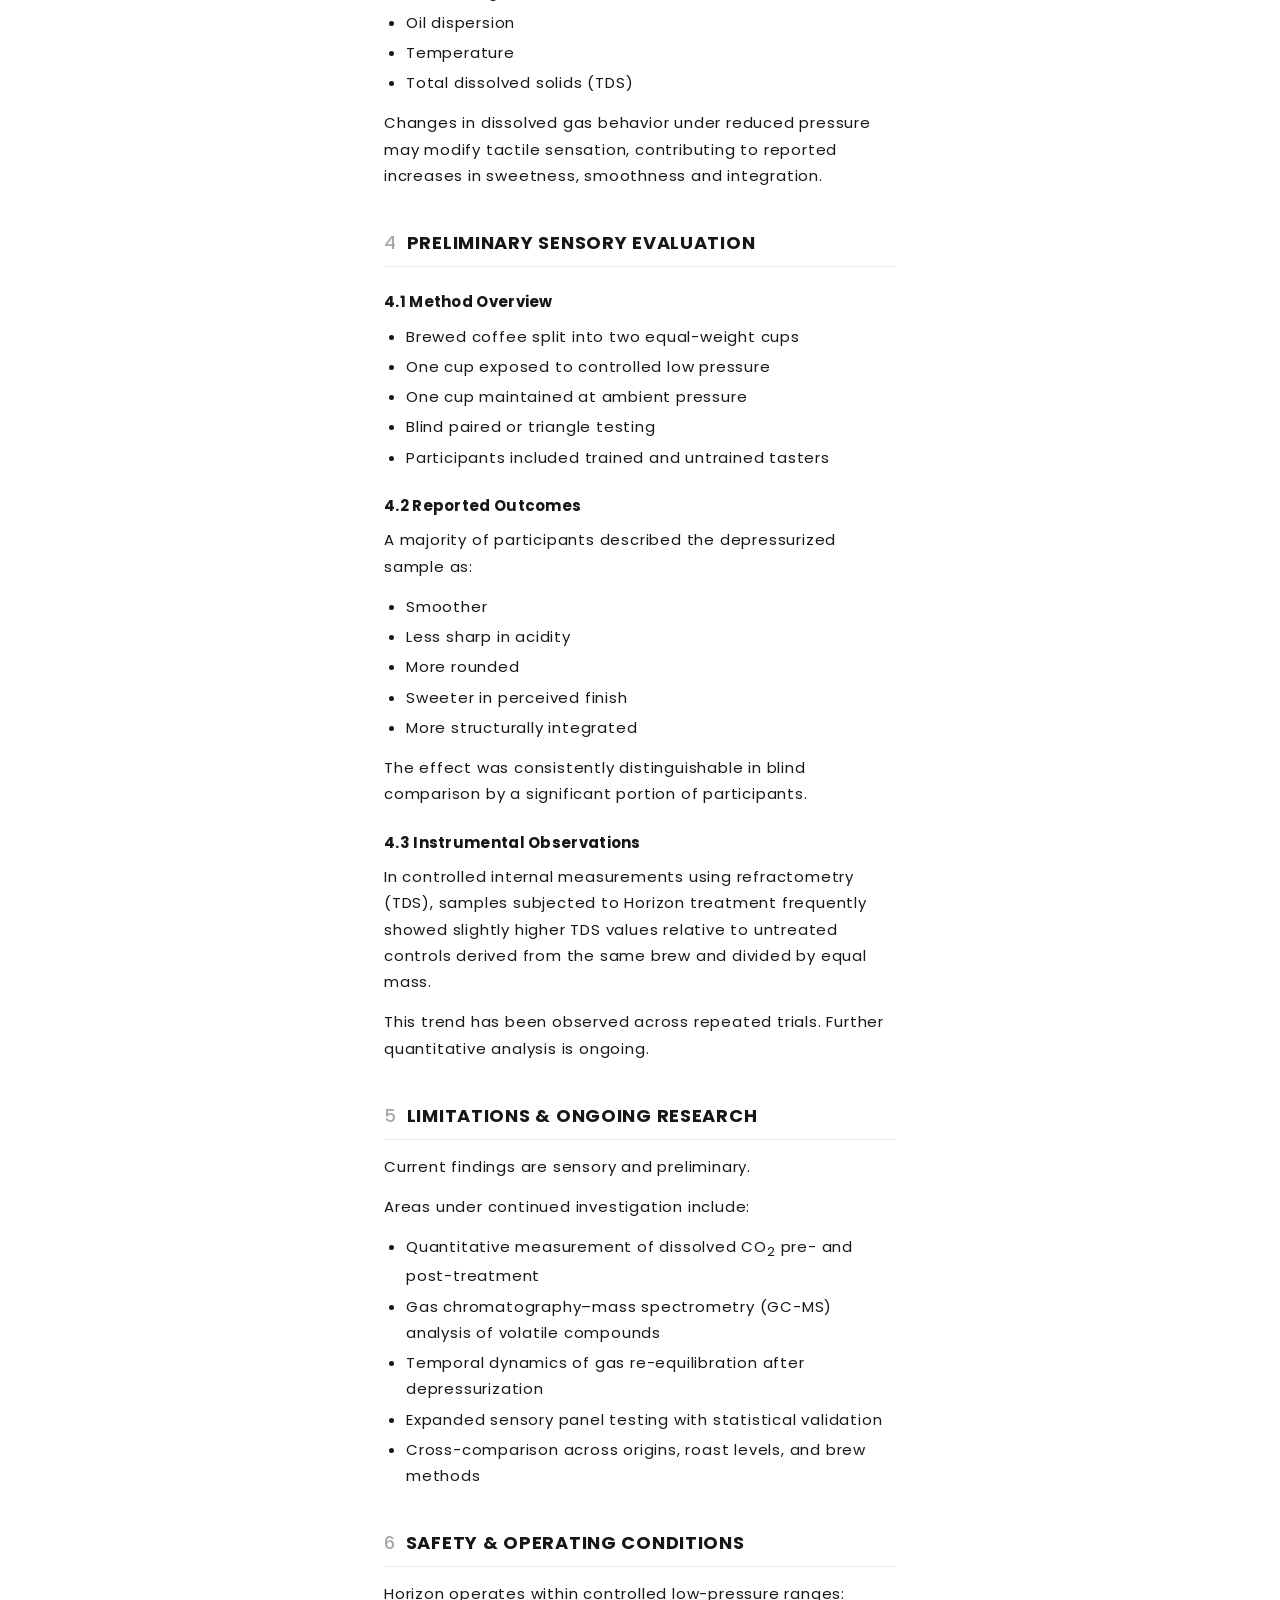
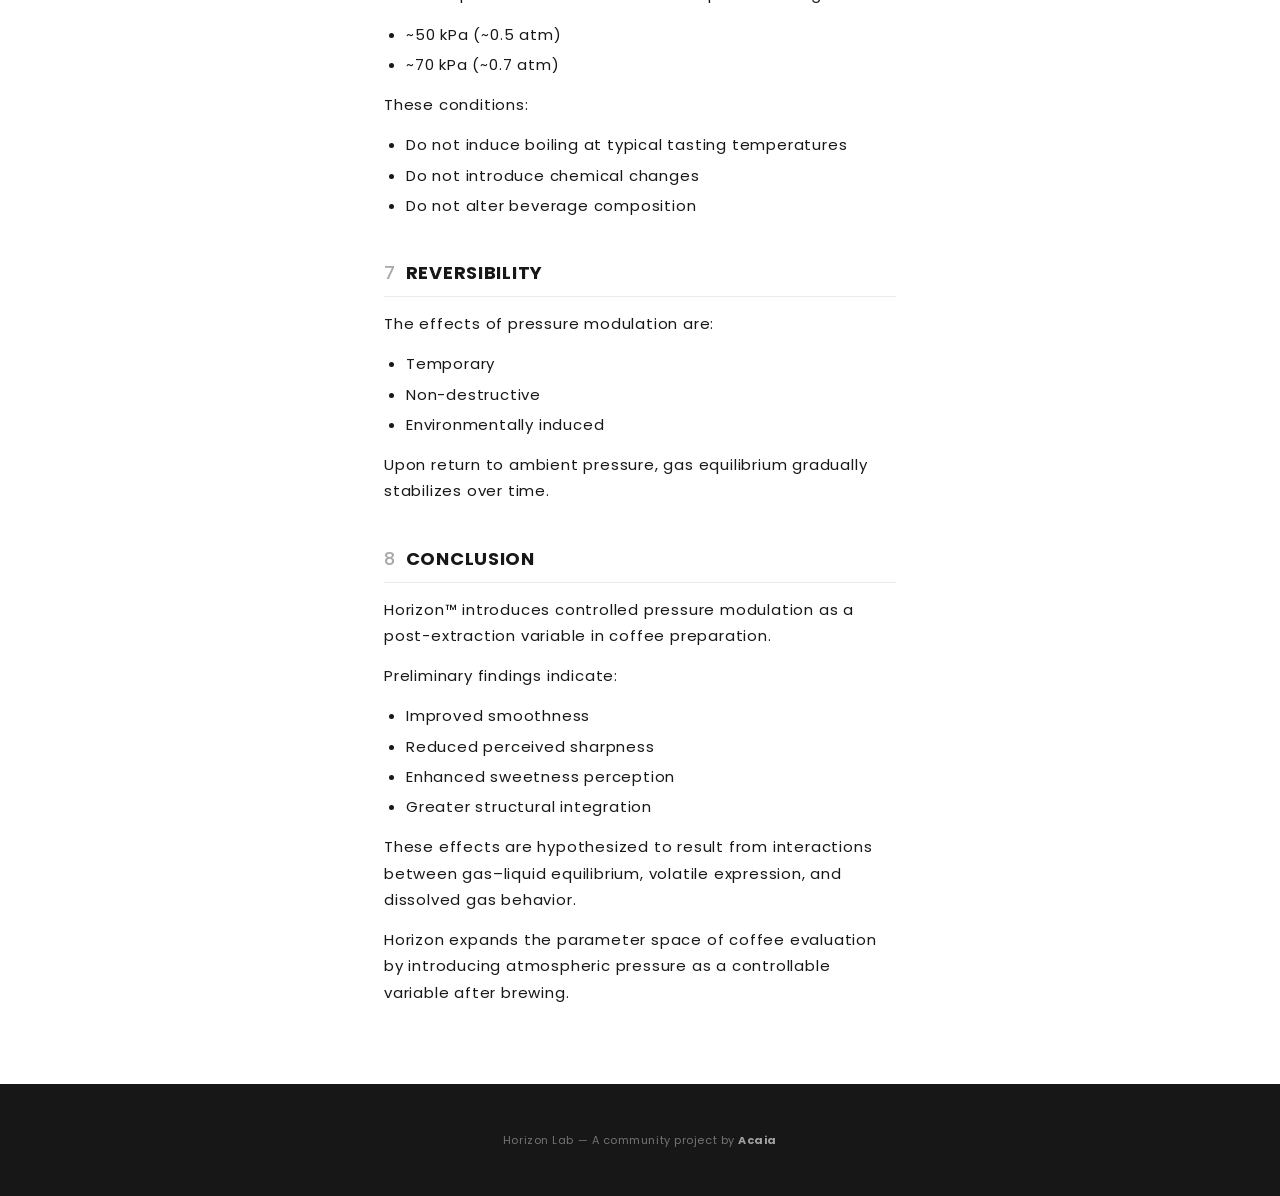
==== commit 67f268e2: "Feature the white paper, refresh to v1.2, replace feed with flavor chart - Promote white paper into " ====
--- a/whitepaper.html
+++ b/whitepaper.html
@@ -9,7 +9,7 @@
   <link rel="preconnect" href="https://fonts.googleapis.com">
   <link rel="preconnect" href="https://fonts.gstatic.com" crossorigin>
   <link href="https://fonts.googleapis.com/css2?family=Poppins:ital,wght@0,400;0,500;0,700;1,400&family=Noto+Sans+TC:wght@400;500;700&family=Noto+Sans+SC:wght@400;500;700&family=Noto+Sans+JP:wght@400;500;700&family=Noto+Sans+KR:wght@400;500;700&display=swap" rel="stylesheet">
-  <link rel="stylesheet" href="style.css?v=8">
+  <link rel="stylesheet" href="style.css?v=11">
   <style>
     /* ===== White paper prose ===== */
     .wp-section { opacity: 1; transform: none; }
@@ -199,10 +199,10 @@
 
     <p class="wp-eyebrow">Horizon White Paper</p>
     <h1 class="wp-title">Pressure Modulation in Brewed Coffee</h1>
-    <p class="wp-subtitle">A controlled low-pressure approach to post-extraction sensory expression.</p>
+    <p class="wp-subtitle">A Controlled Low-Pressure Approach to Post-Extraction Sensory Expression</p>
     <p class="wp-meta">
       <span>Acaia Research &amp; Development</span>
-      <span>Version 1.1</span>
+      <span>Version 1.2 (Updated)</span>
     </p>
 
     <div class="wp-abstract">
@@ -289,8 +289,7 @@
       <li>Temperature</li>
       <li>Total dissolved solids (TDS)</li>
     </ul>
-    <p class="wp-p">Changes in dissolved gas behavior under reduced pressure may modify tactile sensation, contributing to reported increases in smoothness and integration.</p>
-    <p class="wp-p">No compositional changes (e.g., sugar concentration) have been observed; sweetness perception appears sensory rather than chemical.</p>
+    <p class="wp-p">Changes in dissolved gas behavior under reduced pressure may modify tactile sensation, contributing to reported increases in sweetness, smoothness and integration.</p>
 
     <h2 class="wp-h2"><span class="wp-num">4</span>Preliminary Sensory Evaluation</h2>
 
--- a/style.css
+++ b/style.css
@@ -179,6 +179,65 @@
   padding: clamp(1.125rem, 1.2vw, 1.375rem) clamp(1.625rem, 1.473vw, 1.875rem);
 }
 
+.paper-card {
+  display: block;
+  background: var(--black);
+  color: var(--white);
+  border-radius: var(--radius);
+  padding: 36px 28px;
+  text-align: center;
+  text-decoration: none;
+  transition: transform var(--ease-fast), background var(--ease-fast);
+}
+.paper-card:hover { background: #1a1a1a; transform: translateY(-2px); }
+
+.paper-eyebrow {
+  font-size: 0.6875rem;
+  font-weight: 500;
+  letter-spacing: 0.18em;
+  text-transform: uppercase;
+  color: rgba(255, 255, 255, 0.55);
+  margin-bottom: 14px;
+}
+
+.paper-headline {
+  font-family: var(--font);
+  font-size: clamp(1.35rem, 4.5vw, 1.9rem);
+  font-weight: 700;
+  letter-spacing: 0.02em;
+  line-height: 1.2;
+  color: var(--white);
+  margin-bottom: 12px;
+}
+
+.paper-blurb {
+  font-size: 0.875rem;
+  color: rgba(255, 255, 255, 0.72);
+  line-height: 1.6;
+  max-width: 480px;
+  margin: 0 auto 24px;
+}
+
+.paper-cta {
+  display: inline-flex;
+  align-items: center;
+  gap: 8px;
+  padding: 12px 24px;
+  background: var(--white);
+  color: var(--black);
+  border-radius: var(--radius-pill);
+  font-size: 0.75rem;
+  font-weight: 500;
+  letter-spacing: 0.12em;
+  text-transform: uppercase;
+  transition: transform var(--ease-fast);
+}
+.paper-cta::after {
+  content: '\2192';
+  transition: transform var(--ease-fast);
+}
+.paper-card:hover .paper-cta::after { transform: translateX(3px); }
+
 /* ===== BUTTONS ===== */
 .btn {
   display: inline-flex;
@@ -925,61 +984,73 @@
   margin-bottom: 28px;
 }
 
-/* ===== COMMUNITY FEED ===== */
-.feed-list { display: flex; flex-direction: column; gap: 10px; }
-
-.feed-card {
+/* ===== FLAVOR IMPROVEMENTS ===== */
+.feed-list {
   background: var(--bg-card);
   border-radius: var(--radius);
-  padding: 20px;
-}
-
-.feed-header {
-  display: flex;
+  padding: 24px;
+}
+
+.improve-chart {
+  display: flex;
+  flex-direction: column;
+  gap: 12px;
+}
+
+.improve-row {
+  display: grid;
+  grid-template-columns: 90px 1fr 48px;
   align-items: center;
-  justify-content: space-between;
-  margin-bottom: 10px;
-}
-
-.feed-origin {
-  font-weight: 700;
+  gap: 12px;
+}
+
+.improve-label {
   font-size: 0.8125rem;
-  letter-spacing: 0.03em;
-  text-transform: uppercase;
-}
-
-.feed-rating {
-  font-weight: 700;
+  font-weight: 500;
+  color: var(--text-secondary);
+  text-align: right;
+  overflow: hidden;
+  text-overflow: ellipsis;
+  white-space: nowrap;
+}
+
+.improve-track {
+  position: relative;
+  height: 22px;
+  background: rgba(23, 23, 23, 0.05);
+  border-radius: 4px;
+  overflow: hidden;
+}
+
+.improve-fill {
+  position: absolute;
+  top: 0;
+  bottom: 0;
+  left: 0;
+  background: var(--green);
+  border-radius: 4px;
+  transition: width 0.7s cubic-bezier(0.3, 1, 0.3, 1);
+}
+
+.improve-pct {
   font-size: 0.8125rem;
+  font-weight: 700;
   color: var(--green);
-}
-
-.feed-meta { display: flex; flex-wrap: wrap; gap: 6px; margin-bottom: 10px; }
-
-.feed-tag {
+  text-align: left;
+}
+
+.improve-basis {
   font-size: 0.6875rem;
-  font-weight: 500;
-  padding: 3px 10px;
-  background: rgba(23, 23, 23, 0.05);
-  border-radius: var(--radius-pill);
-  color: var(--text-secondary);
-}
-
-.feed-tag-more { color: var(--green); }
-.feed-tag-less { color: var(--danger); }
-
-.feed-note {
-  font-size: 0.8125rem;
-  color: var(--text-secondary);
-  line-height: 1.6;
-  font-style: italic;
-}
-
-.feed-time {
-  font-size: 0.625rem;
-  color: var(--text-muted);
-  margin-top: 8px;
-  letter-spacing: 0.05em;
+  letter-spacing: 0.1em;
+  text-transform: uppercase;
+  color: var(--text-muted);
+  text-align: center;
+  margin-top: 20px;
+}
+
+@media (max-width: 480px) {
+  .improve-row { grid-template-columns: 76px 1fr 42px; gap: 8px; }
+  .improve-label { font-size: 0.75rem; }
 }
 
 /* ===== COMMENTS ===== */
